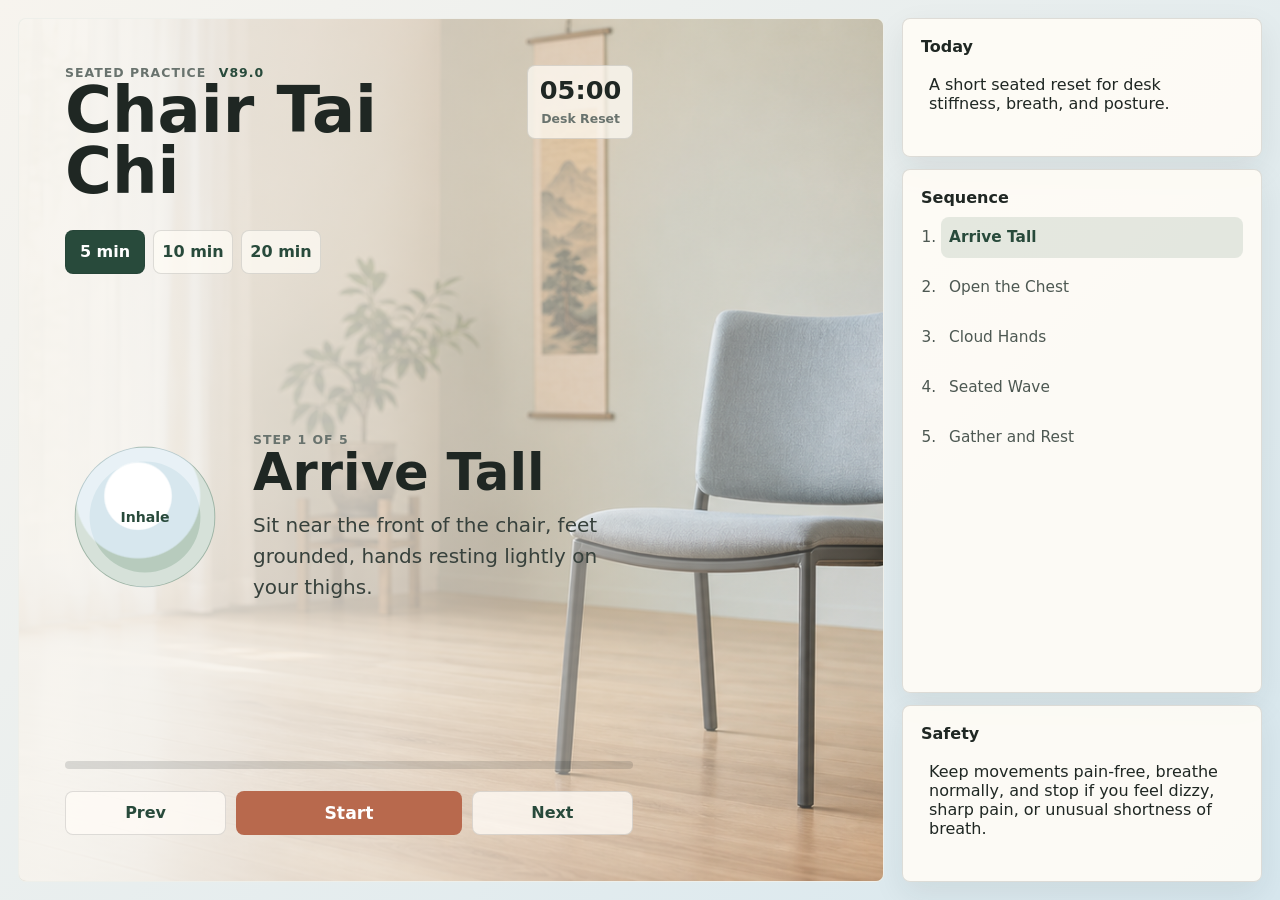
==== index.html @ 4a5f73c2 "Initial Chair Tai Chi app" ====
<!doctype html>
<html lang="en">
  <head>
    <meta charset="utf-8">
    <meta name="viewport" content="width=device-width, initial-scale=1">
    <title>Chair Tai Chi</title>
    <link rel="stylesheet" href="styles.css">
  </head>
  <body>
    <main class="app-shell">
      <section class="practice-stage" aria-label="Chair Tai Chi practice">
        <div class="photo-panel" aria-hidden="true"></div>

        <div class="practice-panel">
          <header class="topbar">
            <div>
              <p class="eyebrow">Seated practice <span class="app-version">v89.0</span></p>
              <h1>Chair Tai Chi</h1>
            </div>
            <div class="session-clock" aria-live="polite">
              <span id="sessionTime">05:00</span>
              <small id="routineName">Desk Reset</small>
            </div>
          </header>

          <div class="routine-tabs" role="tablist" aria-label="Choose routine">
            <button class="tab is-active" type="button" data-routine="desk">5 min</button>
            <button class="tab" type="button" data-routine="calm">10 min</button>
            <button class="tab" type="button" data-routine="long">20 min</button>
          </div>

          <section class="movement-view" aria-live="polite">
            <div class="breath-orbit" id="breathOrb">
              <span id="breathCue">Inhale</span>
            </div>
            <div class="movement-copy">
              <p class="step-count" id="stepCount">Step 1 of 5</p>
              <h2 id="moveTitle">Arrive Tall</h2>
              <p id="moveDescription">
                Sit near the front of the chair, feet grounded, hands resting lightly on your thighs.
              </p>
            </div>
          </section>

          <div class="timer-track" aria-label="Current movement progress">
            <div id="moveProgress"></div>
          </div>

          <section class="controls" aria-label="Practice controls">
            <button class="icon-button" type="button" id="previousBtn">Prev</button>
            <button class="primary-action" type="button" id="playBtn">Start</button>
            <button class="icon-button" type="button" id="nextBtn">Next</button>
          </section>
        </div>
      </section>

      <aside class="side-panel" aria-label="Routine details">
        <section class="info-block">
          <h2>Today</h2>
          <p id="routineSummary">A short seated reset for desk stiffness, breath, and posture.</p>
        </section>

        <section class="info-block movement-list">
          <h2>Sequence</h2>
          <ol id="moveList"></ol>
        </section>

        <section class="info-block">
          <h2>Safety</h2>
          <p>
            Keep movements pain-free, breathe normally, and stop if you feel dizzy, sharp pain,
            or unusual shortness of breath.
          </p>
        </section>
      </aside>
    </main>

    <script src="app.js"></script>
  </body>
</html>
---- styles.css ----
:root {
  --paper: #f7f4ee;
  --ink: #1f2723;
  --muted: #69736e;
  --sage: #6e8f79;
  --deep-green: #284a3b;
  --clay: #b8694d;
  --sky: #d7e7ee;
  --line: rgba(31, 39, 35, 0.14);
  --panel: rgba(255, 252, 246, 0.9);
  color-scheme: light;
  font-family: Inter, ui-sans-serif, system-ui, -apple-system, BlinkMacSystemFont, "Segoe UI", sans-serif;
}

* {
  box-sizing: border-box;
}

body {
  min-height: 100vh;
  margin: 0;
  background: linear-gradient(135deg, var(--paper), var(--sky));
  color: var(--ink);
}

button {
  border: 0;
  color: inherit;
  font: inherit;
  cursor: pointer;
}

.app-shell {
  display: grid;
  grid-template-columns: minmax(0, 1fr) 360px;
  gap: 18px;
  min-height: 100vh;
  padding: 18px;
}

.practice-stage {
  position: relative;
  display: grid;
  min-height: calc(100vh - 36px);
  overflow: hidden;
  border: 1px solid rgba(255, 255, 255, 0.56);
  border-radius: 8px;
  background: #d8dccf;
}

.photo-panel {
  position: absolute;
  inset: 0;
  background:
    linear-gradient(90deg, rgba(247, 244, 238, 0.92) 0%, rgba(247, 244, 238, 0.72) 42%, rgba(247, 244, 238, 0.12) 100%),
    url("assets/chair-practice-room.png") center / cover;
}

.practice-panel {
  position: relative;
  z-index: 1;
  display: flex;
  flex-direction: column;
  justify-content: space-between;
  width: min(660px, 100%);
  min-height: 100%;
  padding: clamp(22px, 4vw, 46px);
}

.topbar {
  display: flex;
  align-items: flex-start;
  justify-content: space-between;
  gap: 20px;
}

.eyebrow,
.step-count,
.session-clock small {
  margin: 0;
  color: var(--muted);
  font-size: 0.78rem;
  font-weight: 760;
  letter-spacing: 0.08em;
  text-transform: uppercase;
}

.app-version {
  margin-left: 0.45rem;
  color: var(--deep-green);
}

h1,
h2,
p {
  margin-top: 0;
}

h1 {
  margin-bottom: 0;
  font-size: clamp(2.2rem, 5vw, 4.7rem);
  line-height: 0.95;
  letter-spacing: 0;
}

.session-clock {
  min-width: 104px;
  padding: 12px;
  border: 1px solid var(--line);
  border-radius: 8px;
  background: rgba(255, 252, 246, 0.72);
  text-align: right;
}

.session-clock span {
  display: block;
  font-size: 1.6rem;
  font-weight: 800;
  line-height: 1;
}

.session-clock small {
  display: block;
  margin-top: 7px;
  letter-spacing: 0;
  text-transform: none;
}

.routine-tabs {
  display: flex;
  flex-wrap: wrap;
  gap: 8px;
  margin: 28px 0;
}

.tab,
.icon-button,
.primary-action {
  min-height: 44px;
  border-radius: 8px;
  transition: transform 160ms ease, background 160ms ease, color 160ms ease;
}

.tab {
  min-width: 80px;
  border: 1px solid var(--line);
  background: rgba(255, 252, 246, 0.72);
  color: var(--deep-green);
  font-weight: 760;
}

.tab.is-active {
  background: var(--deep-green);
  color: white;
}

.movement-view {
  display: grid;
  grid-template-columns: 160px minmax(0, 1fr);
  align-items: center;
  gap: 28px;
  margin: auto 0;
}

.breath-orbit {
  display: grid;
  place-items: center;
  width: 160px;
  aspect-ratio: 1;
  border: 1px solid rgba(40, 74, 59, 0.18);
  border-radius: 50%;
  background: radial-gradient(circle at 45% 35%, #ffffff 0 28%, #d7e7ee 29% 52%, #b7cbbd 53% 100%);
  box-shadow: inset 0 0 0 16px rgba(255, 255, 255, 0.42);
  transform: scale(0.88);
  transition: transform 3800ms ease-in-out;
}

.breath-orbit.is-expanded {
  transform: scale(1);
}

.breath-orbit span {
  color: var(--deep-green);
  font-size: 1rem;
  font-weight: 800;
}

.movement-copy h2 {
  margin-bottom: 12px;
  font-size: clamp(2rem, 4vw, 4rem);
  line-height: 1;
  letter-spacing: 0;
}

.movement-copy p:last-child {
  max-width: 48ch;
  margin-bottom: 0;
  color: #37413c;
  font-size: clamp(1rem, 1.7vw, 1.25rem);
  line-height: 1.55;
}

.timer-track {
  height: 8px;
  margin-top: 28px;
  overflow: hidden;
  border-radius: 8px;
  background: rgba(31, 39, 35, 0.14);
}

.timer-track div {
  width: 0%;
  height: 100%;
  border-radius: inherit;
  background: linear-gradient(90deg, var(--sage), var(--clay));
}

.controls {
  display: grid;
  grid-template-columns: 1fr minmax(160px, 1.4fr) 1fr;
  gap: 10px;
  margin-top: 22px;
}

.icon-button {
  border: 1px solid var(--line);
  background: rgba(255, 252, 246, 0.78);
  color: var(--deep-green);
  font-weight: 780;
}

.primary-action {
  background: var(--clay);
  color: white;
  font-size: 1.08rem;
  font-weight: 850;
}

.tab:hover,
.icon-button:hover,
.primary-action:hover {
  transform: translateY(-1px);
}

.side-panel {
  display: flex;
  flex-direction: column;
  gap: 12px;
  min-height: calc(100vh - 36px);
}

.info-block {
  border: 1px solid var(--line);
  border-radius: 8px;
  background: var(--panel);
  padding: 18px;
  box-shadow: 0 12px 32px rgba(31, 39, 35, 0.08);
}

.info-block h2 {
  margin-bottom: 10px;
  font-size: 1rem;
}

.info-block p,
.move-list-item button {
  width: 100%;
  padding: 9px 8px;
  border-radius: 8px;
  background: transparent;
  color: inherit;
  text-align: left;
}

.move-list-item {
  color: #4d5852;
  font-size: 0.96rem;
  line-height: 1.5;
}

.movement-list {
  flex: 1;
  overflow: auto;
}

.movement-list ol {
  display: grid;
  gap: 9px;
  margin: 0;
  padding-left: 20px;
}

.move-list-item.is-current button {
  background: rgba(110, 143, 121, 0.18);
  color: var(--deep-green);
  font-weight: 760;
}

@media (max-width: 980px) {
  .app-shell {
    grid-template-columns: 1fr;
  }

  .practice-stage,
  .side-panel {
    min-height: auto;
  }

  .practice-stage {
    min-height: 720px;
  }

  .side-panel {
    display: grid;
    grid-template-columns: repeat(3, minmax(0, 1fr));
  }
}

@media (max-width: 700px) {
  .app-shell {
    padding: 10px;
  }

  .photo-panel {
    background:
      linear-gradient(180deg, rgba(247, 244, 238, 0.94) 0%, rgba(247, 244, 238, 0.78) 58%, rgba(247, 244, 238, 0.38) 100%),
      url("assets/chair-practice-room.png") center / cover;
  }

  .topbar,
  .movement-view {
    grid-template-columns: 1fr;
  }

  .topbar {
    display: grid;
  }

  .session-clock {
    width: 100%;
    text-align: left;
  }

  .movement-view {
    gap: 18px;
  }

  .breath-orbit {
    width: 132px;
  }

  .controls {
    grid-template-columns: 1fr;
  }

  .side-panel {
    grid-template-columns: 1fr;
  }
}
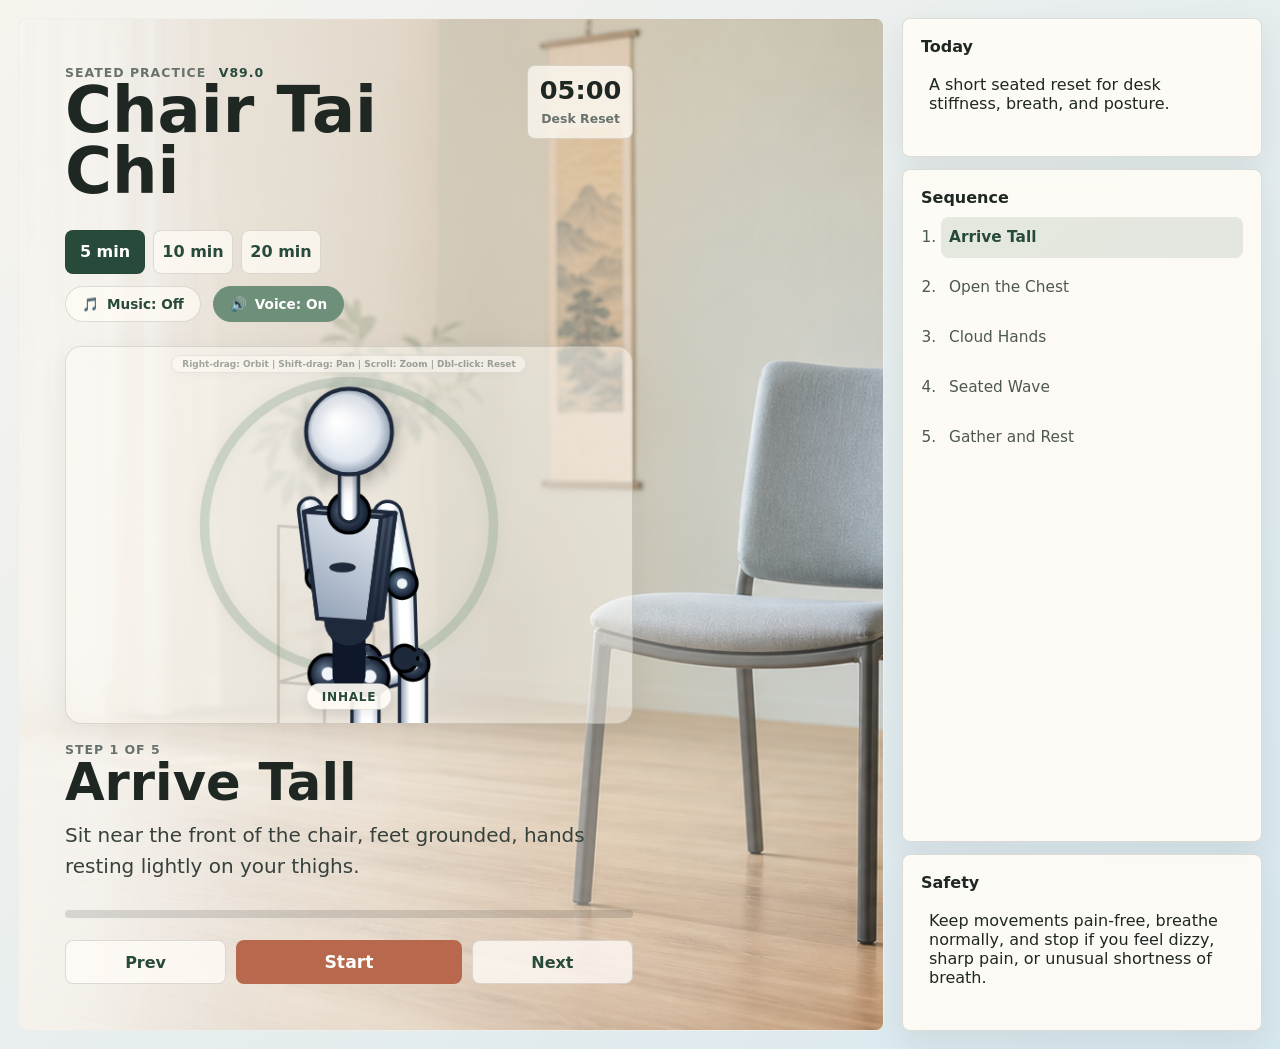
==== commit fafaa433: "Implement 3D Tesla Bot animations, Web Audio synthesizer, Web Speech voice guide, and volumetric 3D " ====
--- a/index.html
+++ b/index.html
@@ -29,9 +29,22 @@
             <button class="tab" type="button" data-routine="long">20 min</button>
           </div>
 
+          <div class="audio-toggles">
+            <button class="toggle-btn" type="button" id="musicToggle" aria-pressed="false">
+              <span class="icon">🎵</span> Music: Off
+            </button>
+            <button class="toggle-btn" type="button" id="voiceToggle" aria-pressed="true">
+              <span class="icon">🔊</span> Voice: On
+            </button>
+          </div>
+
           <section class="movement-view" aria-live="polite">
-            <div class="breath-orbit" id="breathOrb">
-              <span id="breathCue">Inhale</span>
+            <div class="visual-stage">
+              <canvas id="animationCanvas" width="600" height="400"></canvas>
+              <div class="camera-tip">Right-drag: Orbit | Shift-drag: Pan | Scroll: Zoom | Dbl-click: Reset</div>
+              <div class="breath-label" id="breathOrb">
+                <span id="breathCue">Inhale</span>
+              </div>
             </div>
             <div class="movement-copy">
               <p class="step-count" id="stepCount">Step 1 of 5</p>
--- a/styles.css
+++ b/styles.css
@@ -155,34 +155,113 @@
 }
 
 .movement-view {
-  display: grid;
-  grid-template-columns: 160px minmax(0, 1fr);
+  display: flex;
+  flex-direction: column;
+  gap: 18px;
+  margin: auto 0;
+}
+
+.visual-stage {
+  position: relative;
+  width: 100%;
+  aspect-ratio: 1.5;
+  border-radius: 16px;
+  background: rgba(255, 252, 246, 0.45);
+  border: 1px solid var(--line);
+  box-shadow: 0 8px 32px rgba(31, 39, 35, 0.05);
+  overflow: hidden;
+  display: flex;
   align-items: center;
-  gap: 28px;
-  margin: auto 0;
-}
-
-.breath-orbit {
-  display: grid;
-  place-items: center;
-  width: 160px;
-  aspect-ratio: 1;
-  border: 1px solid rgba(40, 74, 59, 0.18);
-  border-radius: 50%;
-  background: radial-gradient(circle at 45% 35%, #ffffff 0 28%, #d7e7ee 29% 52%, #b7cbbd 53% 100%);
-  box-shadow: inset 0 0 0 16px rgba(255, 255, 255, 0.42);
-  transform: scale(0.88);
-  transition: transform 3800ms ease-in-out;
-}
-
-.breath-orbit.is-expanded {
-  transform: scale(1);
-}
-
-.breath-orbit span {
-  color: var(--deep-green);
-  font-size: 1rem;
+  justify-content: center;
+}
+
+#animationCanvas {
+  display: block;
+  width: 100%;
+  height: 100%;
+}
+
+.breath-label {
+  position: absolute;
+  bottom: 12px;
+  left: 50%;
+  transform: translateX(-50%) scale(0.92);
+  padding: 6px 16px;
+  background: rgba(255, 252, 246, 0.92);
+  border: 1px solid var(--line);
+  border-radius: 20px;
+  font-size: 0.82rem;
   font-weight: 800;
+  color: var(--deep-green);
+  text-transform: uppercase;
+  letter-spacing: 0.06em;
+  box-shadow: 0 4px 12px rgba(31, 39, 35, 0.08);
+  transition: transform 3800ms ease-in-out, background-color 3800ms ease-in-out;
+  pointer-events: none;
+}
+
+.breath-label.is-expanded {
+  transform: translateX(-50%) scale(1.08);
+  background: #ffffff;
+}
+
+.breath-label span {
+  display: inline-block;
+}
+
+.camera-tip {
+  position: absolute;
+  top: 8px;
+  left: 50%;
+  transform: translateX(-50%);
+  font-size: 0.56rem;
+  font-weight: 700;
+  color: var(--muted);
+  background: rgba(255, 252, 246, 0.88);
+  border: 1px solid var(--line);
+  padding: 3px 10px;
+  border-radius: 12px;
+  white-space: nowrap;
+  pointer-events: none;
+  opacity: 0.6;
+  box-shadow: 0 2px 6px rgba(31, 39, 35, 0.04);
+  transition: opacity 200ms ease;
+}
+
+.visual-stage:hover .camera-tip {
+  opacity: 1;
+}
+
+.audio-toggles {
+  display: flex;
+  gap: 12px;
+  margin: -16px 0 24px 0;
+}
+
+.toggle-btn {
+  display: flex;
+  align-items: center;
+  gap: 8px;
+  padding: 8px 16px;
+  background: rgba(255, 252, 246, 0.7);
+  border: 1px solid var(--line);
+  border-radius: 20px;
+  font-size: 0.85rem;
+  font-weight: 700;
+  color: var(--deep-green);
+  transition: transform 160ms ease, background-color 160ms ease, color 160ms ease;
+  min-height: 36px;
+}
+
+.toggle-btn:hover {
+  background: rgba(255, 252, 246, 0.95);
+  transform: translateY(-1px);
+}
+
+.toggle-btn.is-active {
+  background: var(--sage);
+  color: white;
+  border-color: var(--sage);
 }
 
 .movement-copy h2 {
@@ -345,8 +424,8 @@
     gap: 18px;
   }
 
-  .breath-orbit {
-    width: 132px;
+  .visual-stage {
+    margin: 0 auto;
   }
 
   .controls {
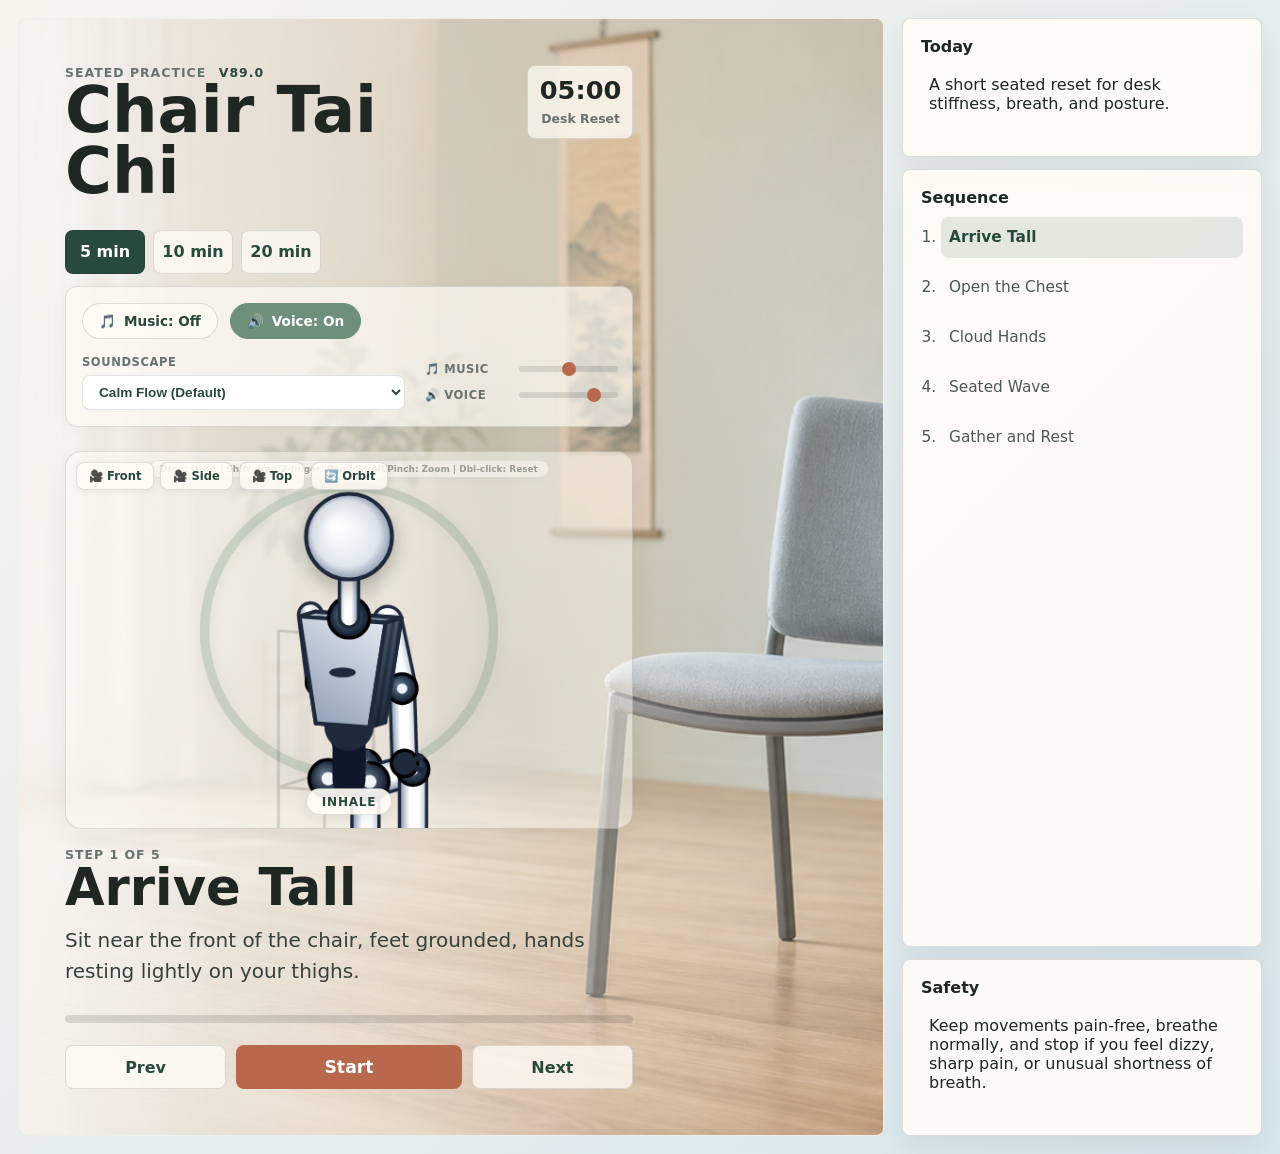
==== commit 955700e8: "Implement complete sensory and control backlog: volume mixing, soundscapes, auto-orbit, presets, kin" ====
--- a/index.html
+++ b/index.html
@@ -29,19 +29,49 @@
             <button class="tab" type="button" data-routine="long">20 min</button>
           </div>
 
-          <div class="audio-toggles">
-            <button class="toggle-btn" type="button" id="musicToggle" aria-pressed="false">
-              <span class="icon">🎵</span> Music: Off
-            </button>
-            <button class="toggle-btn" type="button" id="voiceToggle" aria-pressed="true">
-              <span class="icon">🔊</span> Voice: On
-            </button>
+          <div class="settings-card">
+            <div class="audio-toggles">
+              <button class="toggle-btn" type="button" id="musicToggle" aria-pressed="false">
+                <span class="icon">🎵</span> Music: Off
+              </button>
+              <button class="toggle-btn" type="button" id="voiceToggle" aria-pressed="true">
+                <span class="icon">🔊</span> Voice: On
+              </button>
+            </div>
+            
+            <div class="settings-row">
+              <div class="settings-group">
+                <label for="soundscapeSelect">Soundscape</label>
+                <select id="soundscapeSelect" class="soundscape-select">
+                  <option value="calm">Calm Flow (Default)</option>
+                  <option value="forest">Deep Forest (Low Drone & Woody Chimes)</option>
+                  <option value="ocean">Ocean Breath (Wave Swells & Echoes)</option>
+                </select>
+              </div>
+
+              <div class="volume-controls">
+                <div class="volume-slider-group">
+                  <label for="musicVolume">🎵 Music</label>
+                  <input type="range" id="musicVolume" min="0" max="1" step="0.05" value="0.5" aria-label="Music volume">
+                </div>
+                <div class="volume-slider-group">
+                  <label for="voiceVolume">🔊 Voice</label>
+                  <input type="range" id="voiceVolume" min="0" max="1" step="0.05" value="0.8" aria-label="Voice volume">
+                </div>
+              </div>
+            </div>
           </div>
 
           <section class="movement-view" aria-live="polite">
             <div class="visual-stage">
+              <div class="canvas-controls">
+                <button class="canvas-btn" type="button" id="camFrontBtn" title="Front View">🎥 Front</button>
+                <button class="canvas-btn" type="button" id="camSideBtn" title="Side Profile">🎥 Side</button>
+                <button class="canvas-btn" type="button" id="camTopBtn" title="Top-Down View">🎥 Top</button>
+                <button class="canvas-btn" type="button" id="camOrbitToggle" title="Toggle Auto-Orbit">🔄 Orbit</button>
+              </div>
               <canvas id="animationCanvas" width="600" height="400"></canvas>
-              <div class="camera-tip">Right-drag: Orbit | Shift-drag: Pan | Scroll: Zoom | Dbl-click: Reset</div>
+              <div class="camera-tip">Drag: Orbit | Shift-drag/2-finger: Pan | Scroll/Pinch: Zoom | Dbl-click: Reset</div>
               <div class="breath-label" id="breathOrb">
                 <span id="breathCue">Inhale</span>
               </div>
--- a/styles.css
+++ b/styles.css
@@ -232,10 +232,19 @@
   opacity: 1;
 }
 
-.audio-toggles {
+.settings-card {
+  padding: 16px;
+  border-radius: 12px;
+  background: rgba(255, 252, 246, 0.65);
+  border: 1px solid var(--line);
+  box-shadow: 0 4px 20px rgba(31, 39, 35, 0.03);
+  margin: -16px 0 24px 0;
+}
+
+.settings-card .audio-toggles {
   display: flex;
   gap: 12px;
-  margin: -16px 0 24px 0;
+  margin: 0 0 16px 0;
 }
 
 .toggle-btn {
@@ -262,6 +271,143 @@
   background: var(--sage);
   color: white;
   border-color: var(--sage);
+}
+
+.settings-row {
+  display: grid;
+  grid-template-columns: 1.2fr 1.8fr;
+  gap: 20px;
+  align-items: center;
+}
+
+.settings-group {
+  display: flex;
+  flex-direction: column;
+  gap: 6px;
+}
+
+.settings-group label,
+.volume-slider-group label {
+  font-size: 0.72rem;
+  font-weight: 760;
+  color: var(--muted);
+  text-transform: uppercase;
+  letter-spacing: 0.05em;
+}
+
+.soundscape-select {
+  padding: 8px 12px;
+  border-radius: 8px;
+  border: 1px solid var(--line);
+  background: white;
+  color: var(--deep-green);
+  font-size: 0.85rem;
+  font-weight: 700;
+  outline: none;
+  cursor: pointer;
+  transition: border-color 150ms ease;
+}
+
+.soundscape-select:focus {
+  border-color: var(--sage);
+}
+
+.volume-controls {
+  display: flex;
+  flex-direction: column;
+  gap: 12px;
+}
+
+.volume-slider-group {
+  display: grid;
+  grid-template-columns: 80px 1fr;
+  align-items: center;
+  gap: 12px;
+}
+
+/* Premium styling for range inputs */
+input[type="range"] {
+  -webkit-appearance: none;
+  appearance: none;
+  width: 100%;
+  height: 6px;
+  background: rgba(31, 39, 35, 0.12);
+  border-radius: 3px;
+  outline: none;
+}
+
+input[type="range"]::-webkit-slider-thumb {
+  -webkit-appearance: none;
+  appearance: none;
+  width: 14px;
+  height: 14px;
+  border-radius: 50%;
+  background: var(--clay);
+  cursor: pointer;
+  transition: transform 120ms ease, background-color 120ms ease;
+}
+
+input[type="range"]::-webkit-slider-thumb:hover {
+  transform: scale(1.25);
+  background: var(--deep-green);
+}
+
+input[type="range"]::-moz-range-thumb {
+  width: 14px;
+  height: 14px;
+  border: 0;
+  border-radius: 50%;
+  background: var(--clay);
+  cursor: pointer;
+  transition: transform 120ms ease, background-color 120ms ease;
+}
+
+input[type="range"]::-moz-range-thumb:hover {
+  transform: scale(1.25);
+  background: var(--deep-green);
+}
+
+/* Canvas presets and orbit overlay */
+.canvas-controls {
+  position: absolute;
+  top: 10px;
+  left: 10px;
+  z-index: 10;
+  display: flex;
+  gap: 6px;
+  pointer-events: auto;
+}
+
+.canvas-btn {
+  padding: 6px 12px;
+  font-size: 0.72rem;
+  font-weight: 760;
+  border-radius: 8px;
+  background: rgba(255, 252, 246, 0.85);
+  border: 1px solid var(--line);
+  color: var(--deep-green);
+  box-shadow: 0 2px 8px rgba(0, 0, 0, 0.05);
+  transition: background 150ms ease, transform 150ms ease, color 150ms ease;
+  min-height: 28px;
+}
+
+.canvas-btn:hover {
+  background: white;
+  transform: translateY(-1px);
+  color: var(--clay);
+}
+
+.canvas-btn.is-active {
+  background: var(--clay);
+  color: white;
+  border-color: var(--clay);
+}
+
+@media (max-width: 600px) {
+  .settings-row {
+    grid-template-columns: 1fr;
+    gap: 14px;
+  }
 }
 
 .movement-copy h2 {
